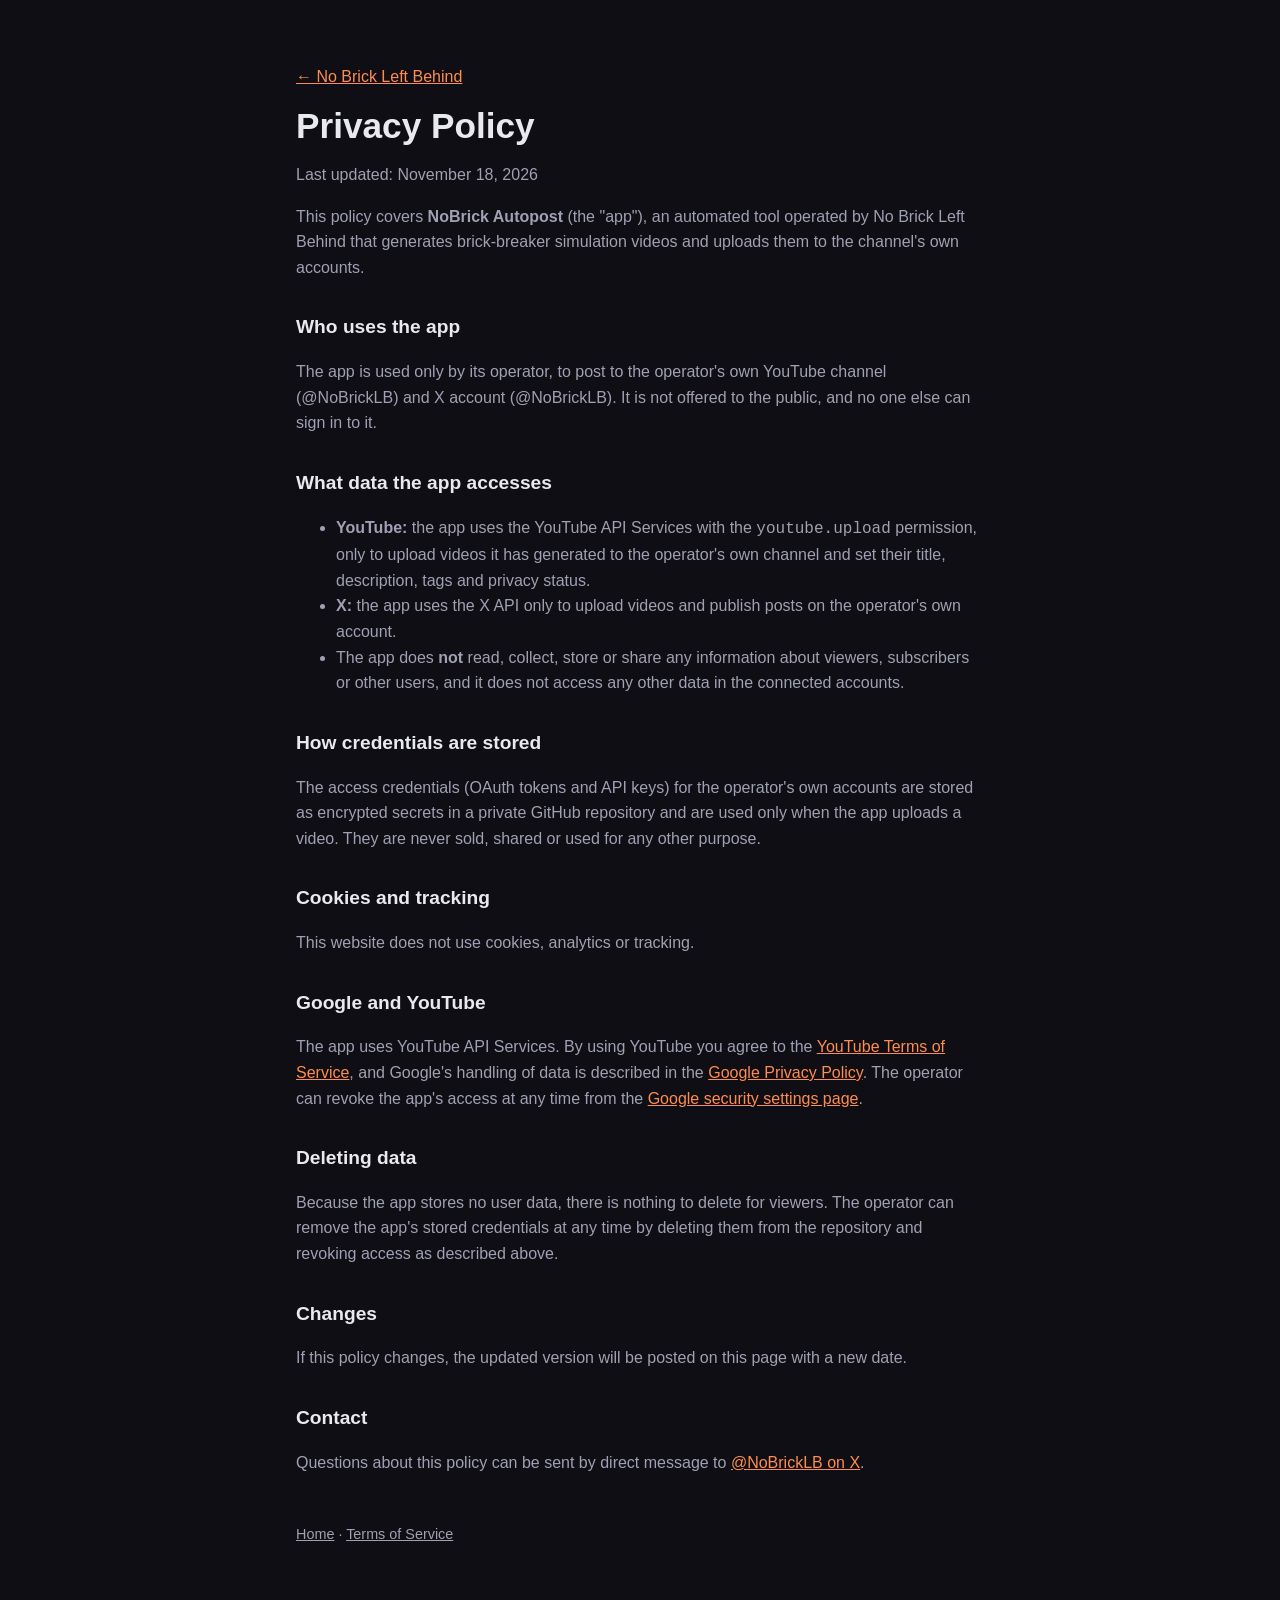
==== privacy.html @ 818c7250 "Home page, privacy policy and terms for NoBrick Autopost Co-Authored-By: Claude Opus 5.5 <noreply@an" ====
<!doctype html>
<html lang="en">
<head>
<meta charset="utf-8">
<meta name="viewport" content="width=device-width, initial-scale=1">
<title>Privacy Policy – No Brick Left Behind</title>
<link rel="stylesheet" href="style.css">
</head>
<body>
<main>
  <p><a href="index.html">← No Brick Left Behind</a></p>
  <h1>Privacy Policy</h1>
  <p>Last updated: November 18, 2026</p>

  <p>This policy covers <strong>NoBrick Autopost</strong> (the "app"), an automated tool operated by No Brick Left Behind that generates brick-breaker simulation videos and uploads them to the channel's own accounts.</p>

  <h2>Who uses the app</h2>
  <p>The app is used only by its operator, to post to the operator's own YouTube channel (@NoBrickLB) and X account (@NoBrickLB). It is not offered to the public, and no one else can sign in to it.</p>

  <h2>What data the app accesses</h2>
  <ul>
    <li><strong>YouTube:</strong> the app uses the YouTube API Services with the <code>youtube.upload</code> permission, only to upload videos it has generated to the operator's own channel and set their title, description, tags and privacy status.</li>
    <li><strong>X:</strong> the app uses the X API only to upload videos and publish posts on the operator's own account.</li>
    <li>The app does <strong>not</strong> read, collect, store or share any information about viewers, subscribers or other users, and it does not access any other data in the connected accounts.</li>
  </ul>

  <h2>How credentials are stored</h2>
  <p>The access credentials (OAuth tokens and API keys) for the operator's own accounts are stored as encrypted secrets in a private GitHub repository and are used only when the app uploads a video. They are never sold, shared or used for any other purpose.</p>

  <h2>Cookies and tracking</h2>
  <p>This website does not use cookies, analytics or tracking.</p>

  <h2>Google and YouTube</h2>
  <p>The app uses YouTube API Services. By using YouTube you agree to the <a href="https://www.youtube.com/t/terms">YouTube Terms of Service</a>, and Google's handling of data is described in the <a href="https://policies.google.com/privacy">Google Privacy Policy</a>. The operator can revoke the app's access at any time from the <a href="https://myaccount.google.com/permissions">Google security settings page</a>.</p>

  <h2>Deleting data</h2>
  <p>Because the app stores no user data, there is nothing to delete for viewers. The operator can remove the app's stored credentials at any time by deleting them from the repository and revoking access as described above.</p>

  <h2>Changes</h2>
  <p>If this policy changes, the updated version will be posted on this page with a new date.</p>

  <h2>Contact</h2>
  <p>Questions about this policy can be sent by direct message to <a href="https://x.com/NoBrickLB">@NoBrickLB on X</a>.</p>

  <footer><a href="index.html">Home</a> · <a href="terms.html">Terms of Service</a></footer>
</main>
</body>
</html>
---- style.css ----
:root{--bg:#0e0e14;--card:#171720;--text:#e9e9f0;--muted:#a0a0b4;--accent:#ff8c50;--wall:#787a84}
*{box-sizing:border-box}
body{margin:0;background:var(--bg);color:var(--text);font:16px/1.6 -apple-system,BlinkMacSystemFont,"Segoe UI",Roboto,Helvetica,Arial,sans-serif}
main{max-width:720px;margin:0 auto;padding:48px 16px 64px}
h1{font-size:2.2rem;line-height:1.15;margin:0 0 8px}
h2{font-size:1.2rem;margin:32px 0 8px}
p,li{color:var(--muted)}
a{color:var(--accent)}
.bricks{display:grid;grid-template-columns:repeat(12,1fr);gap:4px;margin:0 0 32px;max-width:360px}
.bricks span{aspect-ratio:2/1;border-radius:2px;background:hsl(calc(var(--i)*28),75%,60%)}
.bricks span.gone{background:transparent;outline:1px dashed #2a2a36}
.card{background:var(--card);border-radius:12px;padding:20px;margin:24px 0}
.links a{display:inline-block;margin:0 16px 8px 0}
footer{margin-top:48px;font-size:.9rem;color:var(--muted)}
footer a{color:var(--muted)}
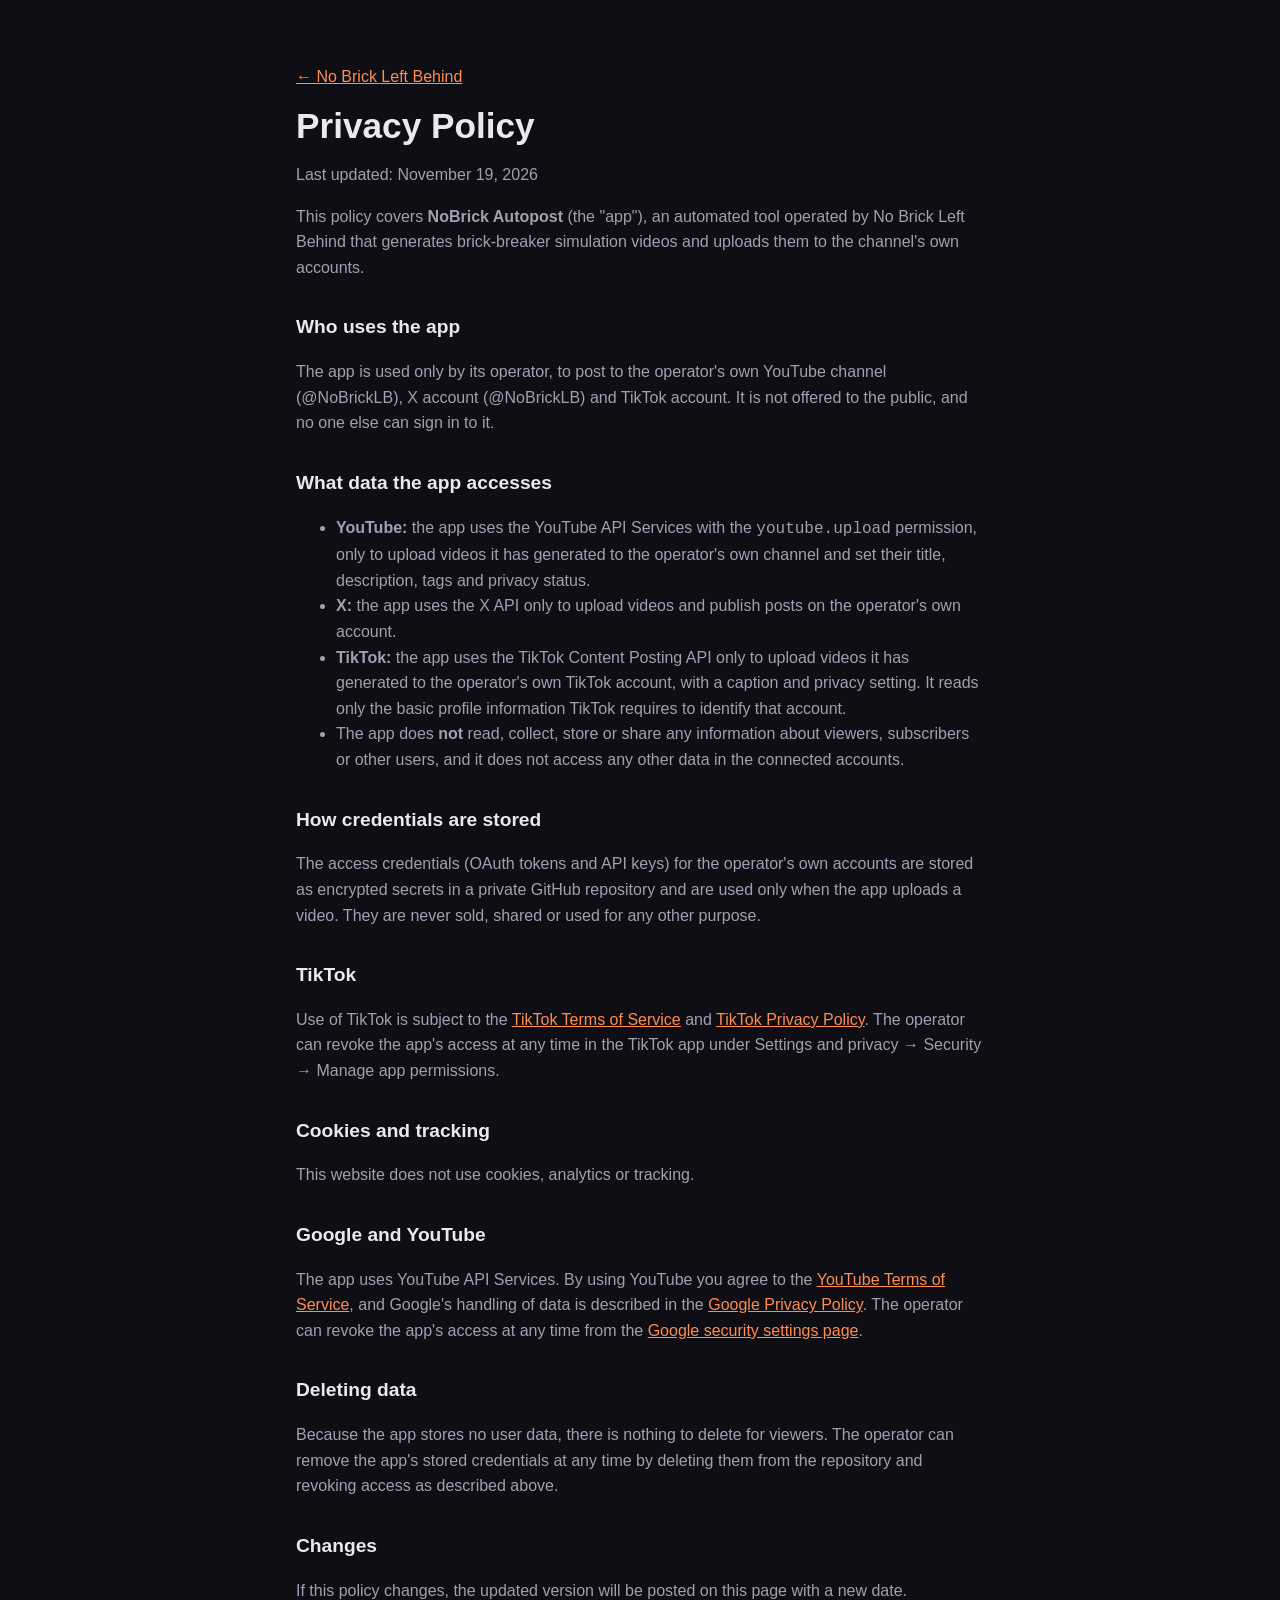
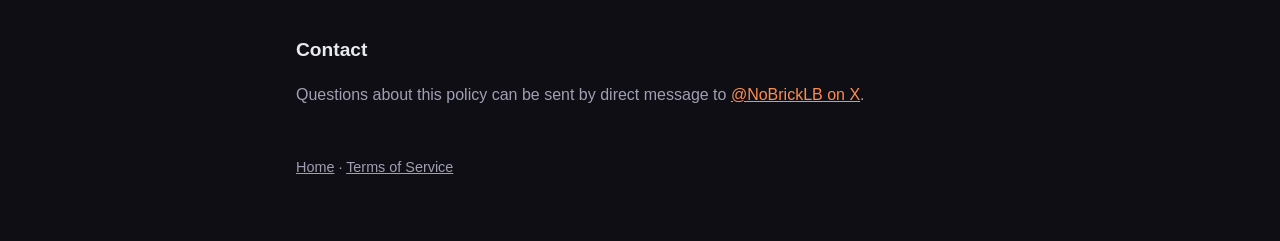
==== commit 1e3abc50: "Mention TikTok in privacy policy, terms and home page (for TikTok app review) Co-Authored-By: Claude" ====
--- a/privacy.html
+++ b/privacy.html
@@ -10,22 +10,26 @@
 <main>
   <p><a href="index.html">← No Brick Left Behind</a></p>
   <h1>Privacy Policy</h1>
-  <p>Last updated: November 18, 2026</p>
+  <p>Last updated: November 19, 2026</p>
 
   <p>This policy covers <strong>NoBrick Autopost</strong> (the "app"), an automated tool operated by No Brick Left Behind that generates brick-breaker simulation videos and uploads them to the channel's own accounts.</p>
 
   <h2>Who uses the app</h2>
-  <p>The app is used only by its operator, to post to the operator's own YouTube channel (@NoBrickLB) and X account (@NoBrickLB). It is not offered to the public, and no one else can sign in to it.</p>
+  <p>The app is used only by its operator, to post to the operator's own YouTube channel (@NoBrickLB), X account (@NoBrickLB) and TikTok account. It is not offered to the public, and no one else can sign in to it.</p>
 
   <h2>What data the app accesses</h2>
   <ul>
     <li><strong>YouTube:</strong> the app uses the YouTube API Services with the <code>youtube.upload</code> permission, only to upload videos it has generated to the operator's own channel and set their title, description, tags and privacy status.</li>
     <li><strong>X:</strong> the app uses the X API only to upload videos and publish posts on the operator's own account.</li>
+    <li><strong>TikTok:</strong> the app uses the TikTok Content Posting API only to upload videos it has generated to the operator's own TikTok account, with a caption and privacy setting. It reads only the basic profile information TikTok requires to identify that account.</li>
     <li>The app does <strong>not</strong> read, collect, store or share any information about viewers, subscribers or other users, and it does not access any other data in the connected accounts.</li>
   </ul>
 
   <h2>How credentials are stored</h2>
   <p>The access credentials (OAuth tokens and API keys) for the operator's own accounts are stored as encrypted secrets in a private GitHub repository and are used only when the app uploads a video. They are never sold, shared or used for any other purpose.</p>
+
+  <h2>TikTok</h2>
+  <p>Use of TikTok is subject to the <a href="https://www.tiktok.com/legal/terms-of-service">TikTok Terms of Service</a> and <a href="https://www.tiktok.com/legal/privacy-policy">TikTok Privacy Policy</a>. The operator can revoke the app's access at any time in the TikTok app under Settings and privacy → Security → Manage app permissions.</p>
 
   <h2>Cookies and tracking</h2>
   <p>This website does not use cookies, analytics or tracking.</p>
